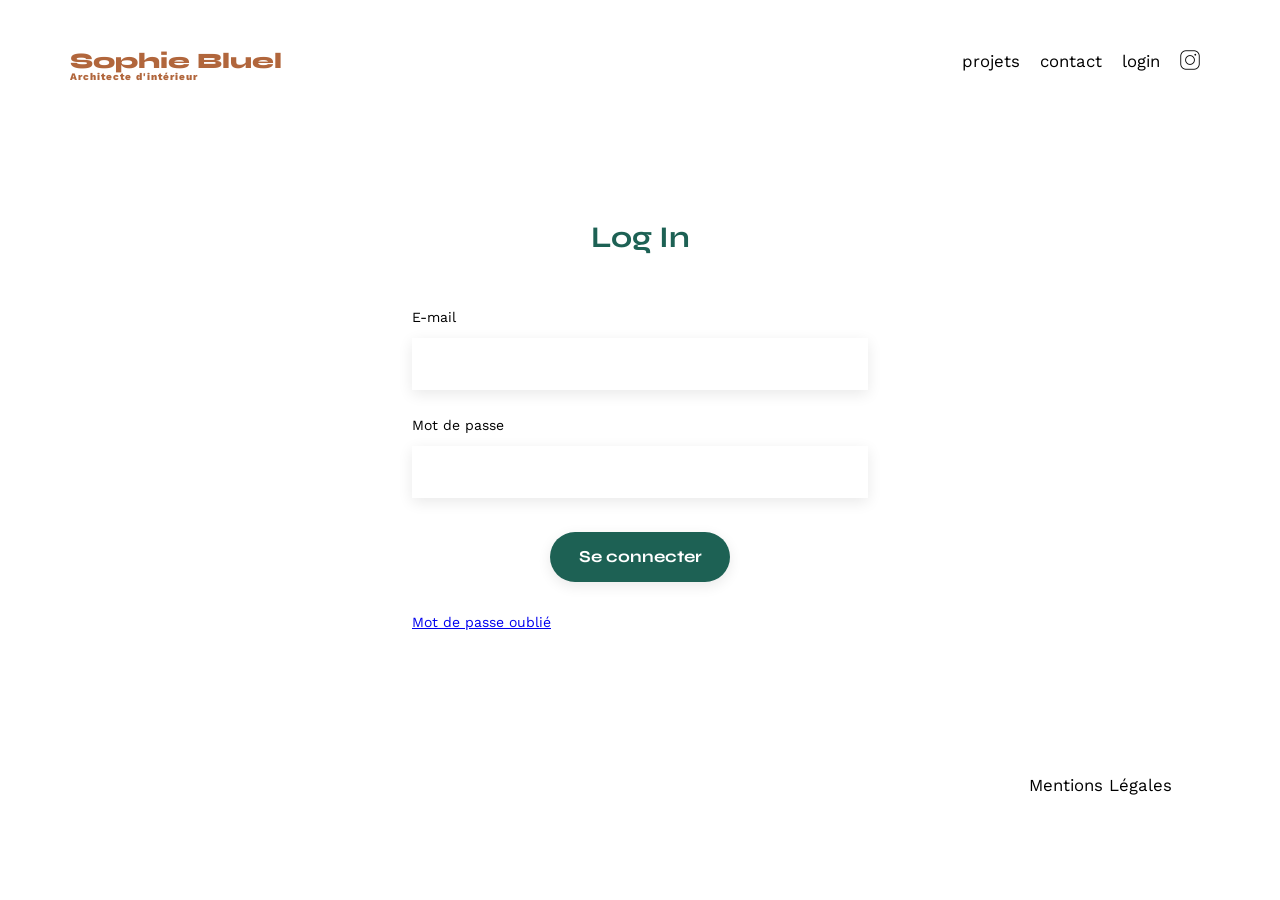
==== FrontEnd/login-page.html @ 7029d81d "ajout et gestion des filtres + creation d'une page login et authentification" ====
<!DOCTYPE html>
<html lang="fr">

<head>
    <meta charset="UTF-8">
    <title>Sophie Bluel - Login</title>
    <meta name="viewport" content="width=device-width, initial-scale=1.0">
    <link rel="preconnect" href="https://fonts.googleapis.com">
    <link rel="preconnect" href="https://fonts.gstatic.com" crossorigin>
    <link href="https://fonts.googleapis.com/css2?family=Syne:wght@700;800&family=Work+Sans&display=swap"
        rel="stylesheet">
    <meta name="description" content="">
    <link rel="stylesheet" href="./assets/style.css">
    <script src="./src/api.js"></script>
    <script src="./src/btn.js" defer></script>
    <script src="./src/main.js" defer></script>
    <script src="./src/login.js" defer></script>

</head>

<body>
    <header>
        <h1>Sophie Bluel <span>Architecte d'intérieur</span></h1>
        <nav>
            <ul>
                <li><a href="index.html#portfolio">projets</a></li>
                <li><a href="index.html#contact">contact</a></li>
                <li><a href="login-page.html">login</a></li>
                <li><img src="./assets/icons/instagram.png" alt="Instagram"></li>
            </ul>
        </nav>
    </header>
    <main>
        <section id="login">
            <h2>Log In</h2>
            <form action="#" method="post" id="loginform">
                <label for="email">E-mail</label>
                <input type="email" name="email" id="email">
                <label for="password">Mot de passe</label>
                <input type="password" name="password" id="password">
                <input type="submit" value="Se connecter" id="submit">
            </form>
            <a href="#">Mot de passe oublié</a>
        </section>
    </main>
    <footer>
        <nav>
            <ul>
                <li>Mentions Légales</li>
            </ul>
        </nav>
    </footer>
</body>

</html>
---- FrontEnd/assets/style.css ----
/* http://meyerweb.com/eric/tools/css/reset/
   v2.0 | 20110126
   License: none (public domain)
*/

html,
body,
div,
span,
applet,
object,
iframe,
h1,
h2,
h3,
h4,
h5,
h6,
p,
blockquote,
pre,
a,
abbr,
acronym,
address,
big,
cite,
code,
del,
dfn,
em,
img,
ins,
kbd,
q,
s,
samp,
small,
strike,
strong,
sub,
sup,
tt,
var,
b,
u,
i,
center,
dl,
dt,
dd,
ol,
ul,
li,
fieldset,
form,
label,
legend,
table,
caption,
tbody,
tfoot,
thead,
tr,
th,
td,
article,
aside,
canvas,
details,
embed,
figure,
figcaption,
footer,
header,
hgroup,
menu,
nav,
output,
ruby,
section,
summary,
time,
mark,
audio,
video {
	margin: 0;
	padding: 0;
	border: 0;
	font-size: 100%;
	font: inherit;
	vertical-align: baseline;
}

/* HTML5 display-role reset for older browsers */
article,
aside,
details,
figcaption,
figure,
footer,
header,
hgroup,
menu,
nav,
section {
	display: block;
}

body {
	line-height: 1;
}

ol,
ul {
	list-style: none;
}

blockquote,
q {
	quotes: none;
}

blockquote:before,
blockquote:after,
q:before,
q:after {
	content: '';
	content: none;
}

table {
	border-collapse: collapse;
	border-spacing: 0;
}

/** end reset css**/
body {
	max-width: 1140px;
	margin: auto;
	font-family: 'Work Sans';
	font-size: 14px;
}

header {
	display: flex;
	justify-content: space-between;
	margin: 50px 0
}

section {
	margin: 50px 0
}

h1 {
	display: flex;
	flex-direction: column;
	font-family: 'Syne';
	font-size: 22px;
	font-weight: 800;
	color: #B1663C
}

h1>span {
	font-family: 'Work Sans';
	font-size: 10px;
	letter-spacing: 0.1em;
	;
}

h2 {
	font-family: 'Syne';
	font-weight: 700;
	font-size: 30px;
	color: #1D6154
}

nav ul {
	display: flex;
	align-items: center;
	list-style-type: none;
}

nav li {
	padding: 0 10px;
	font-size: 1.2em;
}

nav a {
	color: black;
	text-decoration: none;
}
nav img {
	height: 20px;
}

nav a:hover {
	color: #B1663C;
}

li:hover {
	color: #B1663C;
}

#introduction {
	display: flex;
	align-items: center;
}

.filters {
	display: flex;
	display: flex;
	justify-content: center;
	gap: 10px;
}

.filters button {
	height: 27px;
	padding: 10px 20px 28px 20px;
	background-color: white;
	border-radius: 60px;
	border: 1px solid #1D6154;
	font-size: 16px;
	font-family: 'Syne';
	color: #1D6154;
	display: flex;
}

.filters button.selected {
	background-color: #1D6154;
	color: white;
}

#introduction figure {
	flex: 1
}

#introduction img {
	display: block;
	margin: auto;
	width: 80%;
}

#introduction article {
	flex: 1
}

#introduction h2 {
	margin-bottom: 1em;
}

#introduction p {
	margin-bottom: 0.5em;
}

#portfolio h2 {
	text-align: center;
	margin-bottom: 1em;
}

.gallery {
	width: 100%;
	display: grid;
	grid-template-columns: 1fr 1fr 1fr;
	grid-column-gap: 20px;
	grid-row-gap: 20px;
	margin-top: 2em;
}

.gallery img {
	width: 100%;

}

#contact {
	width: 50%;
	margin: auto;
}

#contact>* {
	text-align: center;

}

#contact h2 {
	margin-bottom: 20px;
}

#contact form {
	text-align: left;
	margin-top: 30px;
	display: flex;
	flex-direction: column;
}

#contact input {
	height: 50px;
	font-size: 1.2em;
	border: none;
	box-shadow: 0px 4px 14px rgba(0, 0, 0, 0.09);
}

#contact label {
	margin: 2em 0 1em 0;
}

#contact textarea {
	border: none;
	box-shadow: 0px 4px 14px rgba(0, 0, 0, 0.09);
}

input[type="submit"] {
	font-family: 'Syne';
	font-weight: 700;
	color: white;
	background-color: #1D6154;
	margin: 2em auto;
	width: 180px;
	text-align: center;
	border-radius: 60px;
}



#login>* {
	text-align: center;
}

#login {
	width: 40%;
	margin: auto;
	padding: 90px 30px 120px 30px;
}

#login form {
	text-align: left;
	margin-top: 30px;
	display: flex;
	flex-direction: column;
}

#login input {
	height: 50px;
	font-size: 1.2em;
	border: none;
	box-shadow: 0px 4px 14px rgba(0, 0, 0, 0.09);
}

#login label {
	margin: 2em 0 1em 0;
}

#login textarea {
	border: none;
	box-shadow: 0px 4px 14px rgba(0, 0, 0, 0.09);
}

.error-message {
	border: solid 1px #af062b;
	background-color: rgb(200, 100, 100);
	color: white;
	padding: 10px;
}

footer nav ul {
	display: flex;
	justify-content: flex-end;
	margin: 2em
}
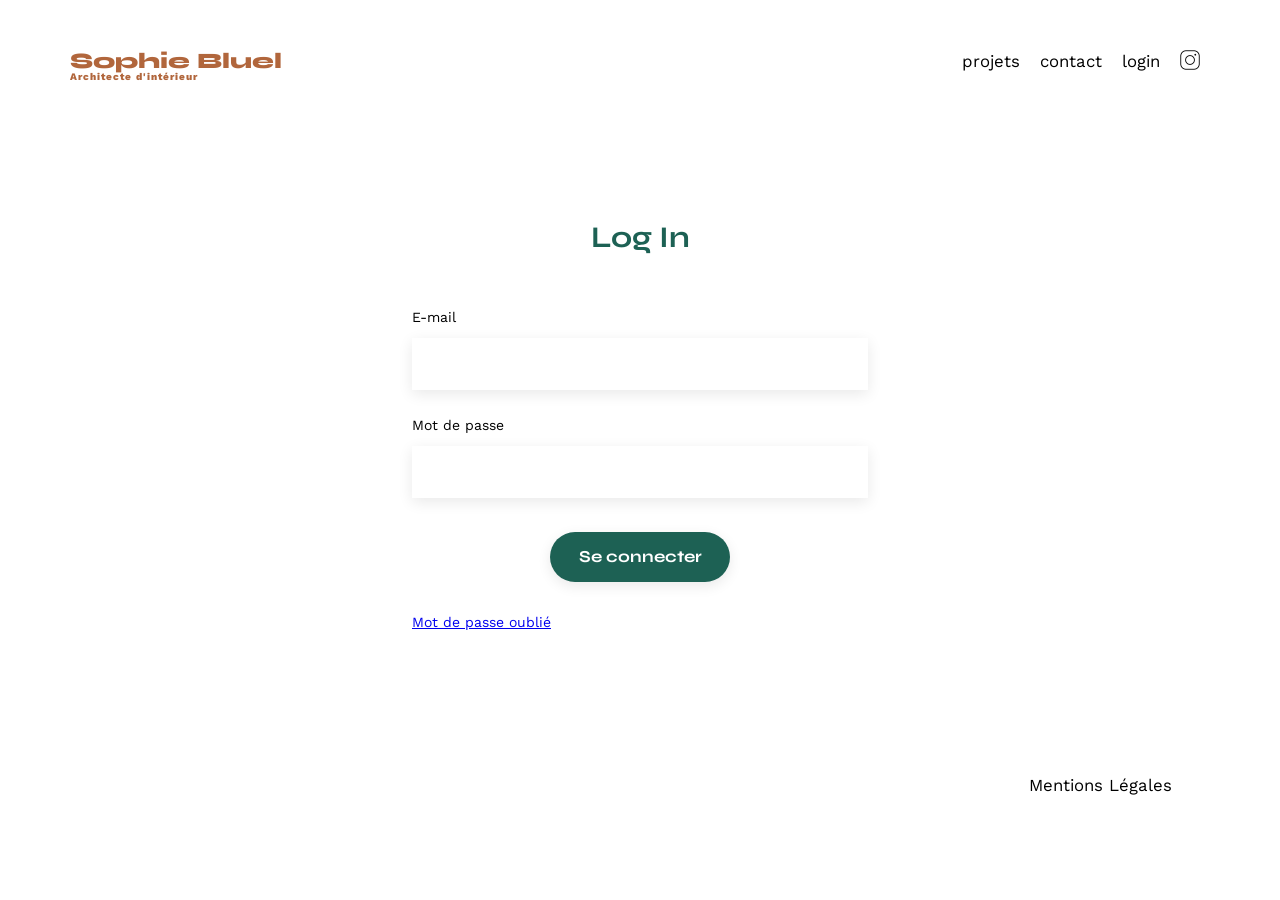
==== commit 3a0456db: "configuration user authentification et gestion d'erreurs" ====
--- a/FrontEnd/login-page.html
+++ b/FrontEnd/login-page.html
@@ -12,8 +12,6 @@
     <meta name="description" content="">
     <link rel="stylesheet" href="./assets/style.css">
     <script src="./src/api.js"></script>
-    <script src="./src/btn.js" defer></script>
-    <script src="./src/main.js" defer></script>
     <script src="./src/login.js" defer></script>
 
 </head>
--- a/FrontEnd/assets/style.css
+++ b/FrontEnd/assets/style.css
@@ -142,6 +142,17 @@
 	font-size: 14px;
 }
 
+.edit_mode {
+	background-color: black;
+	color: white;
+	width: 100%;
+	height: 45px;
+	display: flex;
+	justify-content: center;
+	align-items: center;
+	position: absolute;
+}
+
 header {
 	display: flex;
 	justify-content: space-between;
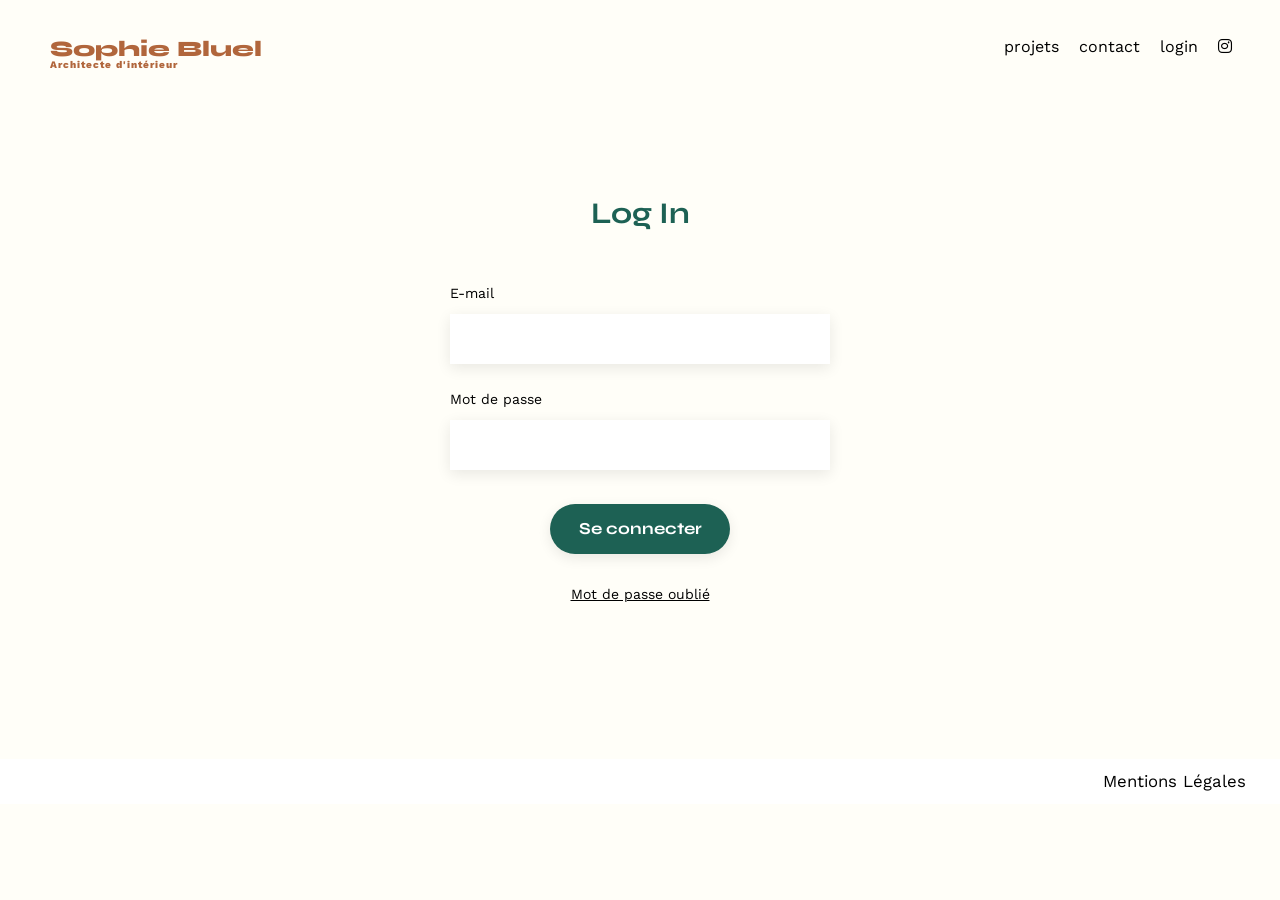
==== commit fd766e71: "corrections css + modale" ====
--- a/FrontEnd/login-page.html
+++ b/FrontEnd/login-page.html
@@ -11,6 +11,9 @@
         rel="stylesheet">
     <meta name="description" content="">
     <link rel="stylesheet" href="./assets/style.css">
+    <link rel="stylesheet" href="https://cdnjs.cloudflare.com/ajax/libs/font-awesome/6.2.1/css/all.min.css"
+		integrity="sha512-MV7K8+y+gLIBoVD59lQIYicR65iaqukzvf/nwasF0nqhPay5w/9lJmVM2hMDcnK1OnMGCdVK+iQrJ7lzPJQd1w=="
+		crossorigin="anonymous" referrerpolicy="no-referrer" />
     <script src="./src/api.js"></script>
     <script src="./src/login.js" defer></script>
 
@@ -24,7 +27,7 @@
                 <li><a href="index.html#portfolio">projets</a></li>
                 <li><a href="index.html#contact">contact</a></li>
                 <li><a href="login-page.html">login</a></li>
-                <li><img src="./assets/icons/instagram.png" alt="Instagram"></li>
+                <li><a href="https://instagram.com"><i class="fa-brands fa-instagram"></i></a></li>
             </ul>
         </nav>
     </header>
--- a/FrontEnd/assets/style.css
+++ b/FrontEnd/assets/style.css
@@ -2,6 +2,10 @@
    v2.0 | 20110126
    License: none (public domain)
 */
+
+* {
+	box-sizing: border-box;
+}
 
 html,
 body,
@@ -111,6 +115,7 @@
 	line-height: 1;
 }
 
+
 ol,
 ul {
 	list-style: none;
@@ -136,10 +141,11 @@
 
 /** end reset css**/
 body {
-	max-width: 1140px;
+	max-width: 1440px;
 	margin: auto;
 	font-family: 'Work Sans';
 	font-size: 14px;
+	background-color: #FFFEF8;
 }
 
 .edit_mode {
@@ -151,12 +157,19 @@
 	justify-content: center;
 	align-items: center;
 	position: absolute;
+	right: 0;
+	top: 0;
+	visibility: hidden;
+}
+
+main {
+	padding: 38px 90px;
 }
 
 header {
 	display: flex;
 	justify-content: space-between;
-	margin: 50px 0
+	padding: 38px 38px 0px 50px;
 }
 
 section {
@@ -200,9 +213,7 @@
 nav a {
 	color: black;
 	text-decoration: none;
-}
-nav img {
-	height: 20px;
+	font-size: 16px;
 }
 
 nav a:hover {
@@ -228,13 +239,14 @@
 .filters button {
 	height: 27px;
 	padding: 10px 20px 28px 20px;
-	background-color: white;
+	background-color: #FFFEF8;
 	border-radius: 60px;
 	border: 1px solid #1D6154;
 	font-size: 16px;
 	font-family: 'Syne';
 	color: #1D6154;
 	display: flex;
+	cursor: pointer;
 }
 
 .filters button.selected {
@@ -248,7 +260,6 @@
 
 #introduction img {
 	display: block;
-	margin: auto;
 	width: 80%;
 }
 
@@ -329,9 +340,10 @@
 	width: 180px;
 	text-align: center;
 	border-radius: 60px;
-}
-
-
+	height: 42px;
+	border: none;
+	cursor: pointer;
+}
 
 #login>* {
 	text-align: center;
@@ -364,6 +376,12 @@
 #login textarea {
 	border: none;
 	box-shadow: 0px 4px 14px rgba(0, 0, 0, 0.09);
+}
+
+#login a {
+	color: black;
+	display: flex;
+	justify-content: center;
 }
 
 .error-message {
@@ -373,8 +391,308 @@
 	padding: 10px;
 }
 
+.modal {
+	position: fixed;
+	top: 0;
+	left: 0;
+	width: 100%;
+	height: 100%;
+	background: rgba(0, 0, 0, 0.5);
+	display: flex;
+	align-items: center;
+	justify-content: center;
+	animation: fadeIn .3s both;
+}
+
+.title-container {
+	display: flex;
+	justify-content: center;
+	align-items: center;
+	margin-top: 90px;
+	margin-bottom: 15px;
+}
+
+.title-container h2 {
+	margin: 0;
+	padding-right: 10px;
+}
+
+.js-modal {
+	display: none;
+	text-decoration: none;
+	color: black;
+	justify-content: center;
+	margin: 0px 5px 25px 0px;
+}
+
+.modal-wrapper {
+	background-color: white;
+	border-radius: 10px;
+	width: 630px;
+	height: 688px;
+	padding: 20px;
+	max-width: calc(100vw - 20px);
+	max-height: calc(100vw - 20px);
+	overflow: hidden;
+}
+
+.gallery-modal {
+	display: grid;
+	grid-template-columns: 76px 76px 76px 76px 76px;
+	grid-column-gap: 5px;
+	grid-row-gap: 15px;
+	margin: 0px 85px;
+}
+
+.modal-figure {
+	position: relative;
+	display: inline-block;
+	margin: 10px;
+}
+
+.modal-img {
+	width: 76px;
+	height: auto;
+	display: block;
+}
+
+#modal-title {
+	margin-top: 29px;
+}
+
+.delete-icon {
+	position: absolute;
+	top: 5px;
+	right: -12px;
+	color: white;
+	font-size: 10px;
+	cursor: pointer;
+	background-color: black;
+	padding: 5px;
+	box-shadow: 0 2px 4px rgba(0, 0, 0, 0.2);
+}
+
+.close-button-container {
+	display: flex;
+	justify-content: end;
+}
+
+.js-modal-close {
+	background-color: white;
+	border: none;
+	font-size: 20px;
+	cursor: pointer;
+}
+
+h3 {
+	text-align: center;
+	font-size: 26px;
+	margin-bottom: 30px;
+}
+
+hr {
+	width: 70%;
+	margin-top: 15px;
+}
+
+.add-photo-button {
+	font-family: 'Syne';
+	font-weight: 700;
+	color: white;
+	background-color: #1D6154;
+	margin: 10px;
+	height: 30px;
+	padding: 0px 30px;
+	text-align: center;
+	position: relative;
+	right: -185px;
+	bottom: -35px;
+	border-radius: 60px;
+	height: 43px;
+	border: none;
+	cursor: pointer;
+}
+
+.hidden {
+	display: none;
+}
+
+.back-button-container {
+	position: relative;
+	top: -25px;
+	width: 40px;
+}
+
+.back-to-gallery {
+	background-color: transparent;
+	border: none;
+	color: #333;
+	font-size: 16px;
+	cursor: pointer;
+	padding: 5px 10px;
+	display: inline-flex;
+	align-items: center;
+}
+
+.back-to-gallery i {
+	margin-right: 5px
+}
+
+#add-photo-form {
+	text-align: left;
+	margin-top: 30px;
+	display: flex;
+	flex-direction: column;
+	width: 70%;
+	margin: auto;
+}
+
+#add-photo-form h2 {
+	margin-bottom: 20px;
+}
+
+#add-photo-form form {
+	text-align: left;
+	margin-top: 30px;
+	display: flex;
+	flex-direction: column;
+}
+
+#add-photo-form input {
+	height: 50px;
+	font-size: 1.2em;
+	border: none;
+	box-shadow: 0px 4px 14px rgba(0, 0, 0, 0.09);
+}
+
+#add-photo-form label {
+	margin: 2em 0 1em 0;
+	cursor: pointer;
+}
+
+#add-photo-form select {
+	height: 50px;
+	font-size: 1.2em;
+	border: none;
+	box-shadow: 0px 4px 14px rgba(0, 0, 0, 0.09);
+}
+
+#add-photo-form button {
+	font-family: 'Syne';
+	font-weight: 700;
+	color: white;
+	background-color: grey;
+	margin: 10px auto;
+	width: 180px;
+	text-align: center;
+	border-radius: 60px;
+	height: 42px;
+	border: none;
+	cursor: pointer;
+}
+
+#add-photo-form hr {
+	margin: 40px 0px;
+	width: 100%;
+}
+
+#add-photo-form #image {
+	box-shadow: none;
+	opacity: 0;
+	position: absolute;
+	top: 73px;
+	z-index: -1;
+}
+
+#add-photo-form p {
+	color: #B9C5CC;
+	position: relative;
+	top: 18px;
+}
+
+#add-photo-form input[type=file]::file-selector-button {
+	margin-right: 8px;
+	border: none;
+	background: #B9C5CC;
+	padding: 8px 12px;
+	color: #306685;
+	cursor: pointer;
+	border-radius: 20px;
+}
+
+#add-photo-form input[type=file]::file-selector-button:hover {
+	background: #a6b1b8;
+}
+
+#add-photo-form #file-upload-button {
+	border-radius: 24px;
+}
+
+
+#add-photo-form .fa-regular {
+	font-size: 76px;
+	color: #B9C5CC;
+}
+
+.add-photo-section {
+	background-color: #E8F1F6;
+	height: 162px;
+	display: flex;
+	align-items: center;
+	flex-direction: column;
+	justify-content: center;
+	position: relative;
+	overflow: hidden;
+}
+
+.add-photo-section label {
+	background-color: #B9C5CC;
+	border-radius: 20px;
+	padding: 10px;
+	color: #306685;
+	font-size: 14px;
+	position: relative;
+	top: 18px;
+}
+
+.add-photo-section img {
+	max-width: 100%;
+	max-height: 100%;
+	object-fit: contain;
+	position: absolute;
+	top: 0;
+	margin-top: 11px;
+}
+
+.position-photo {
+	display: flex;
+	align-items: center;
+}
+
+footer {
+	background-color: white;
+	width: 100%;
+}
+
 footer nav ul {
 	display: flex;
 	justify-content: flex-end;
-	margin: 2em
+	padding: 14px;
+	margin-right: 10px;
+}
+
+footer a {
+	font-family: Work Sans;
+	font-size: 14px;
+	font-weight: 300;
+}
+
+@keyframes fadeIn {
+	from {
+		opacity: 0;
+	}
+
+	to {
+		opacity: 1;
+	}
 }
